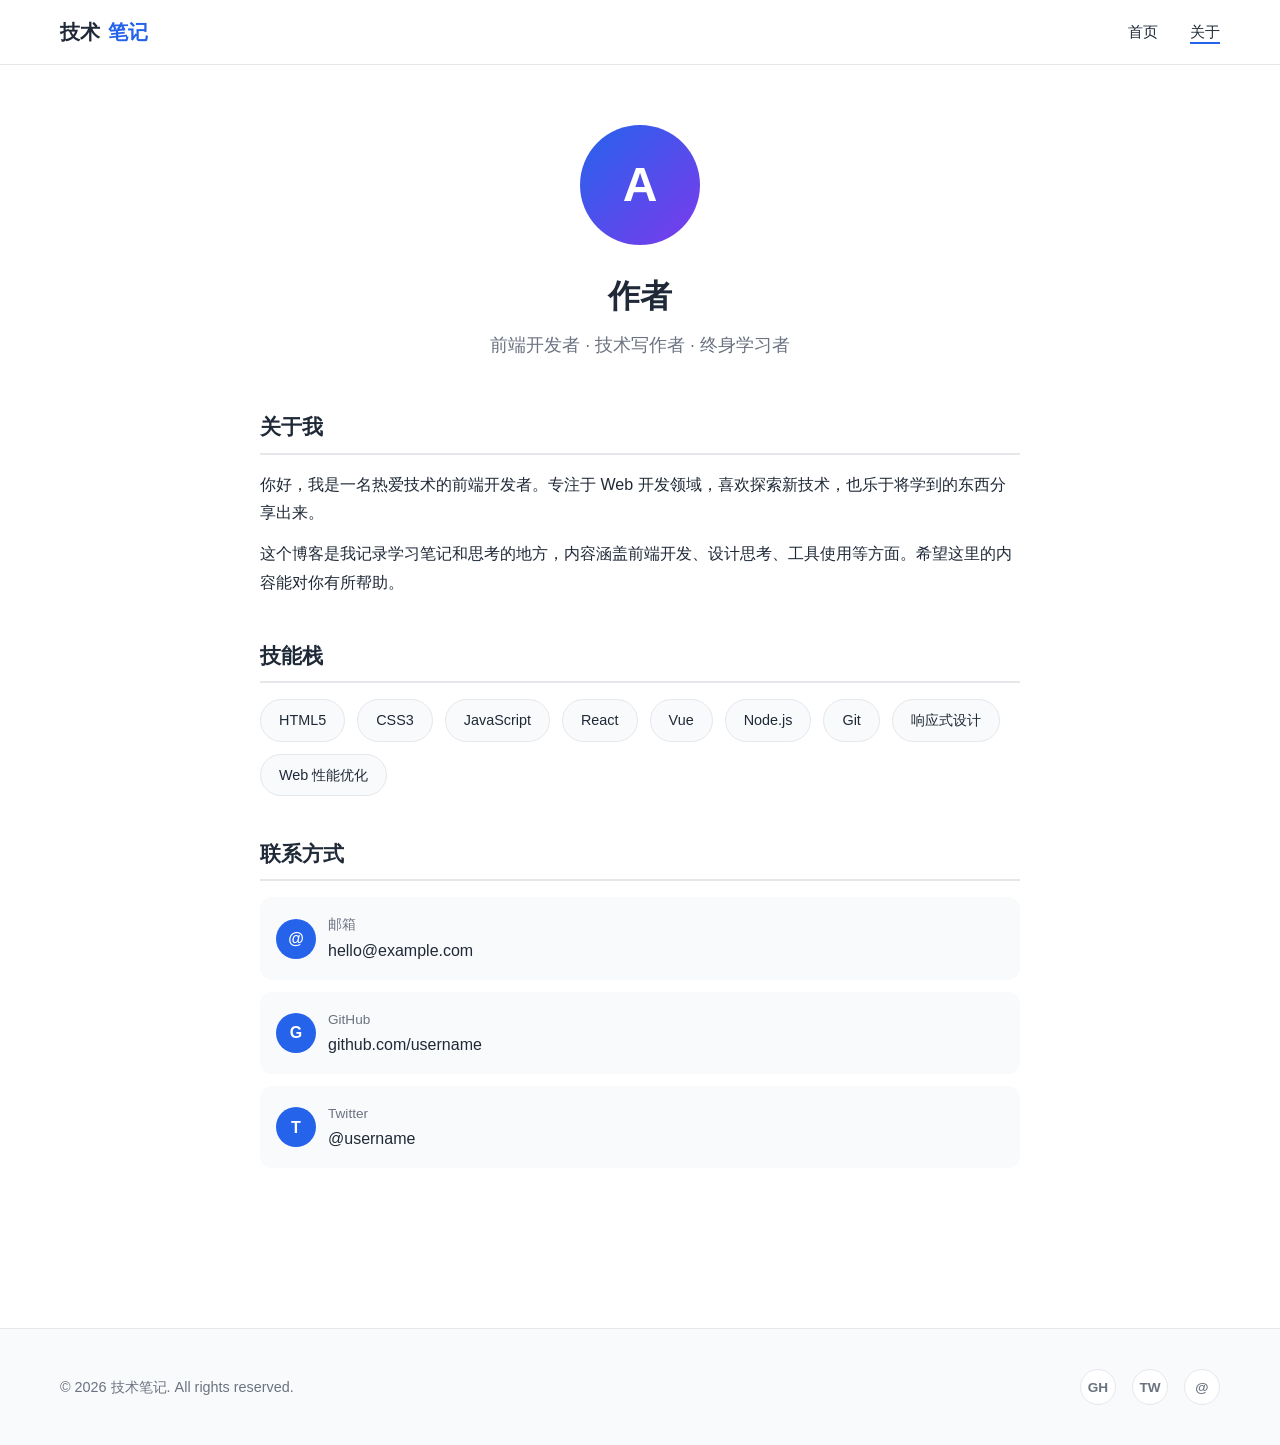
==== about.html @ 2897ea12 "Initial commit" ====
<!DOCTYPE html>
<html lang="zh-CN">
<head>
  <meta charset="UTF-8" />
  <meta name="viewport" content="width=device-width, initial-scale=1.0" />
  <meta name="description" content="关于作者 - 个人博客" />
  <title>关于 - 个人博客</title>
  <link rel="stylesheet" href="css/style.css" />
</head>
<body>
  <!-- 导航栏 -->
  <header class="header">
    <div class="container">
      <nav class="nav">
        <a href="index.html" class="nav__logo">技术<span>笔记</span></a>
        <ul class="nav__menu" id="nav-menu">
          <li><a href="index.html" class="nav__link">首页</a></li>
          <li><a href="about.html" class="nav__link active">关于</a></li>
        </ul>
        <button class="menu-toggle" id="menu-toggle" aria-label="菜单">
          <span></span>
          <span></span>
          <span></span>
        </button>
      </nav>
    </div>
  </header>

  <!-- 关于页内容 -->
  <main class="about-page">
    <div class="container">
      <div class="about">
        <!-- 头部信息 -->
        <div class="about__header">
          <div class="about__avatar">A</div>
          <h1 class="about__name">作者</h1>
          <p class="about__tagline">前端开发者 · 技术写作者 · 终身学习者</p>
        </div>

        <!-- 简介 -->
        <section class="about__section">
          <h2 class="about__section-title">关于我</h2>
          <p class="about__text">
            你好，我是一名热爱技术的前端开发者。专注于 Web 开发领域，喜欢探索新技术，也乐于将学到的东西分享出来。
          </p>
          <p class="about__text">
            这个博客是我记录学习笔记和思考的地方，内容涵盖前端开发、设计思考、工具使用等方面。希望这里的内容能对你有所帮助。
          </p>
        </section>

        <!-- 技能 -->
        <section class="about__section">
          <h2 class="about__section-title">技能栈</h2>
          <div class="skills">
            <span class="skill-tag">HTML5</span>
            <span class="skill-tag">CSS3</span>
            <span class="skill-tag">JavaScript</span>
            <span class="skill-tag">React</span>
            <span class="skill-tag">Vue</span>
            <span class="skill-tag">Node.js</span>
            <span class="skill-tag">Git</span>
            <span class="skill-tag">响应式设计</span>
            <span class="skill-tag">Web 性能优化</span>
          </div>
        </section>

        <!-- 联系方式 -->
        <section class="about__section">
          <h2 class="about__section-title">联系方式</h2>
          <div class="contact-list">
            <div class="contact-item">
              <div class="contact-item__icon">@</div>
              <div>
                <div class="contact-item__label">邮箱</div>
                <div class="contact-item__value">hello@example.com</div>
              </div>
            </div>
            <div class="contact-item">
              <div class="contact-item__icon">G</div>
              <div>
                <div class="contact-item__label">GitHub</div>
                <div class="contact-item__value">github.com/username</div>
              </div>
            </div>
            <div class="contact-item">
              <div class="contact-item__icon">T</div>
              <div>
                <div class="contact-item__label">Twitter</div>
                <div class="contact-item__value">@username</div>
              </div>
            </div>
          </div>
        </section>
      </div>
    </div>
  </main>

  <!-- 页脚 -->
  <footer class="footer">
    <div class="container">
      <div class="footer__content">
        <p class="footer__copyright">&copy; 2026 技术笔记. All rights reserved.</p>
        <div class="footer__social">
          <a href="#" title="GitHub">GH</a>
          <a href="#" title="Twitter">TW</a>
          <a href="#" title="Email">@</a>
        </div>
      </div>
    </div>
  </footer>

  <script src="js/main.js"></script>
</body>
</html>
---- css/style.css ----
/* ============================================
   个人博客 - 全局样式
   ============================================ */

/* CSS 变量定义 */
:root {
  --color-primary: #2563eb;
  --color-primary-dark: #1d4ed8;
  --color-text: #1f2937;
  --color-text-light: #6b7280;
  --color-bg: #ffffff;
  --color-bg-alt: #f9fafb;
  --color-border: #e5e7eb;
  --color-card-bg: #ffffff;
  --font-sans: -apple-system, BlinkMacSystemFont, "Segoe UI", Roboto, "Helvetica Neue", Arial, "Noto Sans SC", sans-serif;
  --font-mono: "SF Mono", Monaco, "Cascadia Code", "Roboto Mono", Consolas, monospace;
  --max-width: 1200px;
  --radius: 12px;
  --shadow-sm: 0 1px 2px rgba(0, 0, 0, 0.05);
  --shadow: 0 4px 6px -1px rgba(0, 0, 0, 0.08), 0 2px 4px -2px rgba(0, 0, 0, 0.05);
  --shadow-lg: 0 10px 15px -3px rgba(0, 0, 0, 0.1), 0 4px 6px -4px rgba(0, 0, 0, 0.05);
  --transition: all 0.3s ease;
}

/* 重置样式 */
*,
*::before,
*::after {
  margin: 0;
  padding: 0;
  box-sizing: border-box;
}

html {
  scroll-behavior: smooth;
  -webkit-text-size-adjust: 100%;
}

body {
  font-family: var(--font-sans);
  color: var(--color-text);
  background-color: var(--color-bg);
  line-height: 1.7;
  font-size: 16px;
  -webkit-font-smoothing: antialiased;
  -moz-osx-font-smoothing: grayscale;
}

a {
  color: var(--color-primary);
  text-decoration: none;
  transition: var(--transition);
}

a:hover {
  color: var(--color-primary-dark);
}

img {
  max-width: 100%;
  height: auto;
  display: block;
}

ul,
ol {
  list-style: none;
}

/* 容器 */
.container {
  max-width: var(--max-width);
  margin: 0 auto;
  padding: 0 20px;
}

/* ============================================
   导航栏
   ============================================ */
.header {
  position: sticky;
  top: 0;
  z-index: 100;
  background: rgba(255, 255, 255, 0.85);
  backdrop-filter: saturate(180%) blur(12px);
  -webkit-backdrop-filter: saturate(180%) blur(12px);
  border-bottom: 1px solid var(--color-border);
}

.nav {
  display: flex;
  align-items: center;
  justify-content: space-between;
  height: 64px;
}

.nav__logo {
  font-size: 1.25rem;
  font-weight: 700;
  color: var(--color-text);
  display: flex;
  align-items: center;
  gap: 8px;
}

.nav__logo span {
  color: var(--color-primary);
}

.nav__menu {
  display: flex;
  align-items: center;
  gap: 32px;
}

.nav__link {
  color: var(--color-text);
  font-weight: 500;
  font-size: 0.95rem;
  position: relative;
}

.nav__link::after {
  content: "";
  position: absolute;
  bottom: -4px;
  left: 0;
  width: 0;
  height: 2px;
  background: var(--color-primary);
  transition: var(--transition);
}

.nav__link:hover::after,
.nav__link.active::after {
  width: 100%;
}

.nav__link:hover {
  color: var(--color-primary);
}

/* 汉堡菜单按钮 */
.menu-toggle {
  display: none;
  flex-direction: column;
  justify-content: space-around;
  width: 28px;
  height: 28px;
  background: transparent;
  border: none;
  cursor: pointer;
  padding: 0;
}

.menu-toggle span {
  width: 100%;
  height: 2px;
  background: var(--color-text);
  border-radius: 2px;
  transition: var(--transition);
  transform-origin: center;
}

.menu-toggle.active span:nth-child(1) {
  transform: translateY(10px) rotate(45deg);
}

.menu-toggle.active span:nth-child(2) {
  opacity: 0;
}

.menu-toggle.active span:nth-child(3) {
  transform: translateY(-10px) rotate(-45deg);
}

/* ============================================
   Hero 区域
   ============================================ */
.hero {
  text-align: center;
  padding: 80px 20px 60px;
  background: linear-gradient(180deg, var(--color-bg-alt) 0%, var(--color-bg) 100%);
}

.hero__title {
  font-size: clamp(2rem, 5vw, 3rem);
  font-weight: 800;
  letter-spacing: -0.02em;
  margin-bottom: 16px;
  background: linear-gradient(135deg, var(--color-text) 0%, var(--color-primary) 100%);
  -webkit-background-clip: text;
  background-clip: text;
  -webkit-text-fill-color: transparent;
}

.hero__subtitle {
  font-size: clamp(1rem, 2vw, 1.2rem);
  color: var(--color-text-light);
  max-width: 600px;
  margin: 0 auto;
}

/* ============================================
   搜索栏
   ============================================ */
.search-bar {
  position: relative;
  max-width: 560px;
  margin: -20px auto 0;
  padding: 0 20px;
}

.search-bar__input {
  width: 100%;
  padding: 14px 48px 14px 20px;
  border: 2px solid var(--color-border);
  border-radius: 999px;
  font-size: 1rem;
  font-family: inherit;
  color: var(--color-text);
  background: var(--color-bg);
  outline: none;
  transition: var(--transition);
}

.search-bar__input::placeholder {
  color: #9ca3af;
}

.search-bar__input:focus {
  border-color: var(--color-primary);
  box-shadow: 0 0 0 4px rgba(37, 99, 235, 0.1);
}

.search-bar__clear {
  position: absolute;
  right: 36px;
  top: 50%;
  transform: translateY(-50%);
  width: 28px;
  height: 28px;
  border: none;
  background: var(--color-bg-alt);
  color: var(--color-text-light);
  border-radius: 50%;
  font-size: 1.1rem;
  cursor: pointer;
  display: flex;
  align-items: center;
  justify-content: center;
  transition: var(--transition);
  line-height: 1;
}

.search-bar__clear:hover {
  background: var(--color-primary);
  color: #fff;
}

/* 搜索高亮 */
mark {
  background: rgba(37, 99, 235, 0.15);
  color: var(--color-primary);
  padding: 1px 3px;
  border-radius: 3px;
}

/* 搜索无结果 */
.no-results {
  grid-column: 1 / -1;
  text-align: center;
  padding: 60px 20px;
}

.no-results__icon {
  font-size: 3rem;
  margin-bottom: 16px;
}

.no-results__text {
  font-size: 1.2rem;
  font-weight: 600;
  color: var(--color-text);
  margin-bottom: 8px;
}

.no-results__hint {
  font-size: 0.95rem;
  color: var(--color-text-light);
}

/* ============================================
   分类导航
   ============================================ */
.category-nav {
  display: flex;
  flex-wrap: wrap;
  gap: 12px;
  justify-content: center;
  padding: 32px 0;
}

.category-btn {
  padding: 8px 20px;
  border: 1px solid var(--color-border);
  background: var(--color-bg);
  color: var(--color-text);
  border-radius: 999px;
  font-size: 0.9rem;
  cursor: pointer;
  transition: var(--transition);
  font-family: inherit;
}

.category-btn:hover {
  border-color: var(--color-primary);
  color: var(--color-primary);
}

.category-btn.active {
  background: var(--color-primary);
  border-color: var(--color-primary);
  color: #fff;
}

/* ============================================
   文章列表
   ============================================ */
.posts-section {
  padding: 20px 0 60px;
}

.section-title {
  font-size: 1.75rem;
  font-weight: 700;
  margin-bottom: 32px;
  text-align: center;
}

.posts-grid {
  display: grid;
  grid-template-columns: repeat(3, 1fr);
  gap: 28px;
}

/* 文章卡片 */
.post-card {
  background: var(--color-card-bg);
  border: 1px solid var(--color-border);
  border-radius: var(--radius);
  overflow: hidden;
  transition: var(--transition);
  display: flex;
  flex-direction: column;
}

.post-card:hover {
  transform: translateY(-4px);
  box-shadow: var(--shadow-lg);
  border-color: transparent;
}

.post-card__body {
  padding: 24px;
  display: flex;
  flex-direction: column;
  flex: 1;
}

.post-card__category {
  display: inline-block;
  font-size: 0.8rem;
  font-weight: 600;
  color: var(--color-primary);
  background: rgba(37, 99, 235, 0.08);
  padding: 4px 12px;
  border-radius: 999px;
  margin-bottom: 12px;
  align-self: flex-start;
}

.post-card__title {
  font-size: 1.2rem;
  font-weight: 700;
  line-height: 1.4;
  margin-bottom: 12px;
}

.post-card__title a {
  color: var(--color-text);
}

.post-card__title a:hover {
  color: var(--color-primary);
}

.post-card__excerpt {
  color: var(--color-text-light);
  font-size: 0.95rem;
  line-height: 1.6;
  margin-bottom: 16px;
  flex: 1;
}

.post-card__meta {
  display: flex;
  align-items: center;
  gap: 8px;
  font-size: 0.85rem;
  color: var(--color-text-light);
}

.post-card__dot {
  color: var(--color-border);
}

/* ============================================
   文章详情页
   ============================================ */
.post-page {
  padding: 60px 0;
}

.post-content {
  max-width: 760px;
  margin: 0 auto;
}

.btn-back {
  display: inline-block;
  color: var(--color-text-light);
  font-size: 0.9rem;
  margin-bottom: 32px;
  transition: var(--transition);
}

.btn-back:hover {
  color: var(--color-primary);
}

.post-content__header {
  margin-bottom: 40px;
  padding-bottom: 24px;
  border-bottom: 1px solid var(--color-border);
}

.post-content__category {
  display: inline-block;
  font-size: 0.85rem;
  font-weight: 600;
  color: var(--color-primary);
  background: rgba(37, 99, 235, 0.08);
  padding: 4px 14px;
  border-radius: 999px;
  margin-bottom: 16px;
}

.post-content__title {
  font-size: clamp(1.8rem, 4vw, 2.5rem);
  font-weight: 800;
  line-height: 1.3;
  margin-bottom: 16px;
  letter-spacing: -0.01em;
}

.post-content__meta {
  display: flex;
  align-items: center;
  flex-wrap: wrap;
  gap: 8px;
  font-size: 0.9rem;
  color: var(--color-text-light);
}

.post-content__meta .dot {
  color: var(--color-border);
}

.post-content__body {
  font-size: 1.05rem;
  line-height: 1.8;
  color: var(--color-text);
}

.post-content__body h2 {
  font-size: 1.5rem;
  font-weight: 700;
  margin: 32px 0 16px;
}

.post-content__body p {
  margin-bottom: 20px;
}

.post-content__body code {
  font-family: var(--font-mono);
  background: var(--color-bg-alt);
  padding: 2px 8px;
  border-radius: 4px;
  font-size: 0.9em;
  color: var(--color-primary);
}

/* 未找到页面 */
.not-found {
  text-align: center;
  padding: 80px 20px;
}

.not-found h2 {
  font-size: 1.8rem;
  margin-bottom: 12px;
}

.not-found p {
  color: var(--color-text-light);
  margin-bottom: 24px;
}

/* ============================================
   关于页
   ============================================ */
.about-page {
  padding: 60px 0;
}

.about {
  max-width: 760px;
  margin: 0 auto;
}

.about__header {
  text-align: center;
  margin-bottom: 48px;
}

.about__avatar {
  width: 120px;
  height: 120px;
  border-radius: 50%;
  background: linear-gradient(135deg, var(--color-primary) 0%, #7c3aed 100%);
  margin: 0 auto 24px;
  display: flex;
  align-items: center;
  justify-content: center;
  font-size: 3rem;
  color: #fff;
  font-weight: 700;
}

.about__name {
  font-size: 2rem;
  font-weight: 800;
  margin-bottom: 8px;
}

.about__tagline {
  color: var(--color-text-light);
  font-size: 1.1rem;
}

.about__section {
  margin-bottom: 40px;
}

.about__section-title {
  font-size: 1.3rem;
  font-weight: 700;
  margin-bottom: 16px;
  padding-bottom: 8px;
  border-bottom: 2px solid var(--color-border);
}

.about__text {
  color: var(--color-text);
  line-height: 1.8;
  margin-bottom: 12px;
}

.skills {
  display: flex;
  flex-wrap: wrap;
  gap: 12px;
}

.skill-tag {
  padding: 8px 18px;
  background: var(--color-bg-alt);
  border: 1px solid var(--color-border);
  border-radius: 999px;
  font-size: 0.9rem;
  font-weight: 500;
  color: var(--color-text);
  transition: var(--transition);
}

.skill-tag:hover {
  border-color: var(--color-primary);
  color: var(--color-primary);
  transform: translateY(-2px);
}

.contact-list {
  display: flex;
  flex-direction: column;
  gap: 12px;
}

.contact-item {
  display: flex;
  align-items: center;
  gap: 12px;
  padding: 16px;
  background: var(--color-bg-alt);
  border-radius: var(--radius);
  transition: var(--transition);
}

.contact-item:hover {
  background: rgba(37, 99, 235, 0.05);
}

.contact-item__icon {
  width: 40px;
  height: 40px;
  border-radius: 50%;
  background: var(--color-primary);
  color: #fff;
  display: flex;
  align-items: center;
  justify-content: center;
  font-weight: 700;
  flex-shrink: 0;
}

.contact-item__label {
  font-size: 0.85rem;
  color: var(--color-text-light);
}

.contact-item__value {
  font-weight: 500;
  color: var(--color-text);
}

/* ============================================
   页脚
   ============================================ */
.footer {
  background: var(--color-bg-alt);
  border-top: 1px solid var(--color-border);
  padding: 40px 0;
  margin-top: 60px;
}

.footer__content {
  display: flex;
  justify-content: space-between;
  align-items: center;
  flex-wrap: wrap;
  gap: 16px;
}

.footer__copyright {
  color: var(--color-text-light);
  font-size: 0.9rem;
}

.footer__social {
  display: flex;
  gap: 16px;
}

.footer__social a {
  width: 36px;
  height: 36px;
  border-radius: 50%;
  background: var(--color-bg);
  border: 1px solid var(--color-border);
  display: flex;
  align-items: center;
  justify-content: center;
  color: var(--color-text-light);
  font-size: 0.85rem;
  font-weight: 600;
  transition: var(--transition);
}

.footer__social a:hover {
  background: var(--color-primary);
  border-color: var(--color-primary);
  color: #fff;
  transform: translateY(-2px);
}

/* ============================================
   响应式设计
   ============================================ */

/* 平板（<= 1024px） */
@media (max-width: 1024px) {
  .posts-grid {
    grid-template-columns: repeat(2, 1fr);
  }
}

/* 移动端（<= 768px） */
@media (max-width: 768px) {
  .container {
    padding: 0 16px;
  }

  /* 导航栏 */
  .menu-toggle {
    display: flex;
  }

  .nav__menu {
    position: fixed;
    top: 64px;
    left: 0;
    right: 0;
    background: var(--color-bg);
    flex-direction: column;
    padding: 20px;
    gap: 16px;
    border-bottom: 1px solid var(--color-border);
    transform: translateY(-100%);
    opacity: 0;
    visibility: hidden;
    transition: var(--transition);
  }

  .nav__menu.active {
    transform: translateY(0);
    opacity: 1;
    visibility: visible;
  }

  .nav__link {
    width: 100%;
    padding: 8px 0;
  }

  /* Hero */
  .hero {
    padding: 48px 20px 40px;
  }

  /* 文章列表 */
  .posts-grid {
    grid-template-columns: 1fr;
    gap: 20px;
  }

  .post-card__body {
    padding: 20px;
  }

  /* 文章详情 */
  .post-page,
  .about-page {
    padding: 32px 0;
  }

  .post-content__title {
    font-size: 1.6rem;
  }

  /* 关于页 */
  .about__avatar {
    width: 96px;
    height: 96px;
    font-size: 2.4rem;
  }

  .about__name {
    font-size: 1.6rem;
  }

  /* 页脚 */
  .footer__content {
    flex-direction: column;
    text-align: center;
  }
}

/* 小屏移动端（<= 480px） */
@media (max-width: 480px) {
  .hero__title {
    font-size: 1.75rem;
  }

  .category-btn {
    padding: 6px 16px;
    font-size: 0.85rem;
  }

  .post-content__body {
    font-size: 1rem;
  }

  .post-content__body h2 {
    font-size: 1.3rem;
  }
}
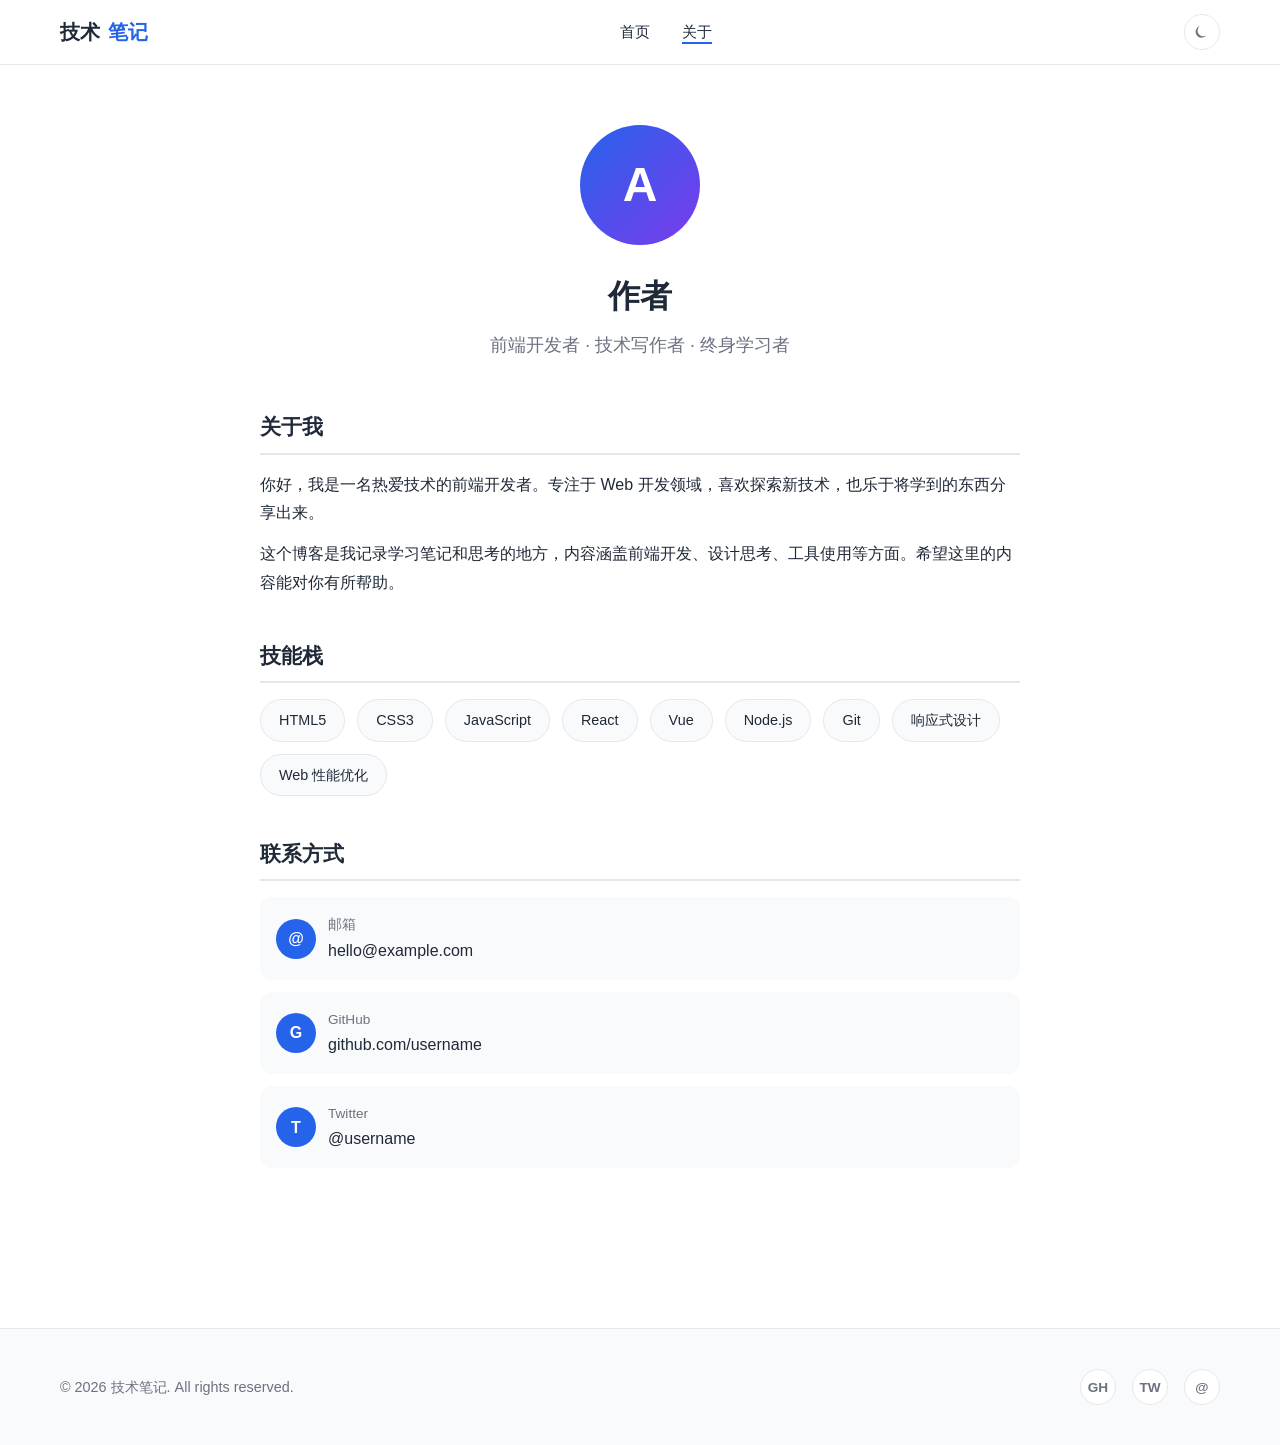
==== commit ac584c3b: "feat: 暗黑模式 + SEO优化 + 上一篇/下一篇导航 - 暗黑模式：CSS变量覆盖 + 导航栏切换按钮(太阳/月亮图标) + localStorage记忆 + 跟随系统偏好 - SEO：首页/" ====
--- a/about.html
+++ b/about.html
@@ -3,8 +3,12 @@
 <head>
   <meta charset="UTF-8" />
   <meta name="viewport" content="width=device-width, initial-scale=1.0" />
-  <meta name="description" content="关于作者 - 个人博客" />
-  <title>关于 - 个人博客</title>
+  <meta name="description" content="关于技术笔记博客的作者 — 分享建站实战、量化投资、海外营销与副业创业的经验心得" />
+  <meta property="og:title" content="关于 — 技术笔记" />
+  <meta property="og:description" content="关于技术笔记博客的作者" />
+  <meta property="og:type" content="website" />
+  <meta property="og:url" content="https://fuqiupu.vercel.app/about.html" />
+  <title>关于 — 技术笔记</title>
   <link rel="stylesheet" href="css/style.css" />
 </head>
 <body>
@@ -17,6 +21,18 @@
           <li><a href="index.html" class="nav__link">首页</a></li>
           <li><a href="about.html" class="nav__link active">关于</a></li>
         </ul>
+        <button class="theme-toggle" id="theme-toggle" aria-label="切换深色模式" title="切换深色/亮色模式">
+          <svg class="theme-toggle__icon-sun" width="16" height="16" viewBox="0 0 16 16" fill="none" stroke="currentColor" stroke-width="1.6" stroke-linecap="round">
+            <circle cx="8" cy="8" r="3"/>
+            <line x1="8" y1="1.5" x2="8" y2="3.5"/>
+            <line x1="8" y1="12.5" x2="8" y2="14.5"/>
+            <line x1="1.5" y1="8" x2="3.5" y2="8"/>
+            <line x1="12.5" y1="8" x2="14.5" y2="8"/>
+          </svg>
+          <svg class="theme-toggle__icon-moon" width="16" height="16" viewBox="0 0 16 16" fill="currentColor">
+            <path d="M6 2a6 6 0 1 0 6.5 9.3A5 5 0 0 1 6 2z"/>
+          </svg>
+        </button>
         <button class="menu-toggle" id="menu-toggle" aria-label="菜单">
           <span></span>
           <span></span>
--- a/css/style.css
+++ b/css/style.css
@@ -22,6 +22,47 @@
   --transition: all 0.3s ease;
 }
 
+/* 暗黑模式 */
+[data-theme="dark"] {
+  --color-primary: #3b82f6;
+  --color-primary-dark: #60a5fa;
+  --color-text: #e5e7eb;
+  --color-text-light: #9ca3af;
+  --color-bg: #111827;
+  --color-bg-alt: #1f2937;
+  --color-border: #374151;
+  --color-card-bg: #1f2937;
+  --shadow-sm: 0 1px 2px rgba(0, 0, 0, 0.3);
+  --shadow: 0 4px 6px -1px rgba(0, 0, 0, 0.4), 0 2px 4px -2px rgba(0, 0, 0, 0.3);
+  --shadow-lg: 0 10px 15px -3px rgba(0, 0, 0, 0.5), 0 4px 6px -4px rgba(0, 0, 0, 0.3);
+}
+
+/* 暗黑模式下需要特殊处理的硬编码颜色 */
+[data-theme="dark"] .header {
+  background: rgba(17, 24, 39, 0.85);
+}
+
+[data-theme="dark"] .search-bar__input:focus {
+  box-shadow: 0 0 0 4px rgba(59, 130, 246, 0.2);
+}
+
+[data-theme="dark"] .post-card__category,
+[data-theme="dark"] .post-content__category {
+  background: rgba(59, 130, 246, 0.15);
+}
+
+[data-theme="dark"] mark {
+  background: rgba(59, 130, 246, 0.25);
+}
+
+[data-theme="dark"] .contact-item:hover {
+  background: rgba(59, 130, 246, 0.1);
+}
+
+[data-theme="dark"] .toc-sidebar__item a:hover {
+  background: rgba(59, 130, 246, 0.08);
+}
+
 /* 重置样式 */
 *,
 *::before,
@@ -140,6 +181,33 @@
   color: var(--color-primary);
 }
 
+/* 主题切换按钮 */
+.theme-toggle {
+  background: none;
+  border: 1px solid var(--color-border);
+  border-radius: 999px;
+  width: 36px;
+  height: 36px;
+  display: flex;
+  align-items: center;
+  justify-content: center;
+  cursor: pointer;
+  color: var(--color-text-light);
+  transition: var(--transition);
+  flex-shrink: 0;
+}
+
+.theme-toggle:hover {
+  border-color: var(--color-primary);
+  color: var(--color-primary);
+}
+
+/* 亮色模式显示月亮，暗色模式显示太阳 */
+.theme-toggle__icon-sun { display: none; }
+.theme-toggle__icon-moon { display: block; }
+[data-theme="dark"] .theme-toggle__icon-sun { display: block; }
+[data-theme="dark"] .theme-toggle__icon-moon { display: none; }
+
 /* 汉堡菜单按钮 */
 .menu-toggle {
   display: none;
@@ -370,14 +438,22 @@
 
 .post-card__category {
   display: inline-block;
-  font-size: 0.8rem;
+  font-size: 0.78rem;
   font-weight: 600;
   color: var(--color-primary);
   background: rgba(37, 99, 235, 0.08);
-  padding: 4px 12px;
+  padding: 3px 10px;
   border-radius: 999px;
-  margin-bottom: 12px;
-  align-self: flex-start;
+  margin-right: 6px;
+  margin-bottom: 10px;
+  white-space: nowrap;
+}
+
+.post-card__categories {
+  display: flex;
+  flex-wrap: wrap;
+  gap: 4px;
+  margin-bottom: 4px;
 }
 
 .post-card__title {
@@ -422,6 +498,194 @@
   padding: 60px 0;
 }
 
+/* 文章页双栏布局 */
+.post-layout {
+  display: flex;
+  gap: 52px;
+  align-items: flex-start;
+}
+
+.post-layout__main {
+  flex: 1;
+  min-width: 0;
+}
+
+/* ====== 目录侧栏 (桌面端) ====== */
+.toc-sidebar {
+  position: sticky;
+  top: 88px;
+  width: 200px;
+  flex-shrink: 0;
+  max-height: calc(100vh - 120px);
+  overflow-y: auto;
+  font-size: 0.88rem;
+  /* 隐藏移动端 */
+  display: block;
+}
+
+.toc-sidebar__header {
+  display: flex;
+  align-items: center;
+  gap: 8px;
+  font-size: 0.82rem;
+  font-weight: 700;
+  letter-spacing: 0.06em;
+  color: var(--color-text);
+  margin-bottom: 16px;
+  padding-bottom: 12px;
+  border-bottom: 2px solid var(--color-border);
+  text-transform: uppercase;
+}
+
+.toc-sidebar__icon {
+  flex-shrink: 0;
+  color: var(--color-primary);
+  margin-top: -1px;
+}
+
+.toc-sidebar__nav {
+  border-left: 2px solid var(--color-border);
+}
+
+.toc-sidebar__item {
+  list-style: none;
+}
+
+.toc-sidebar__item a {
+  display: block;
+  padding: 5px 0 5px 14px;
+  font-size: 0.85rem;
+  line-height: 1.55;
+  color: var(--color-text-light);
+  text-decoration: none;
+  border-left: 2px solid transparent;
+  margin-left: -2px;
+  border-radius: 0 4px 4px 0;
+  transition: all 0.2s ease;
+}
+
+.toc-sidebar__item a:hover {
+  color: var(--color-primary);
+}
+
+/* h3 子项缩进 */
+.toc-sidebar__item--h3 a {
+  padding-left: 28px;
+  font-size: 0.8rem;
+  color: #9ca3af;
+}
+
+/* 当前激活的目录项 */
+.toc-sidebar__item a.active {
+  color: var(--color-primary);
+  border-left-color: var(--color-primary);
+  font-weight: 600;
+}
+
+.toc-sidebar__item--h3 a.active {
+  color: var(--color-primary);
+}
+
+/* 空目录隐藏 */
+.toc-sidebar--empty {
+  display: none;
+}
+
+/* ====== 移动端折叠目录 ====== */
+.toc-mobile {
+  display: none;
+}
+
+@media (max-width: 860px) {
+  /* 隐藏桌面侧栏 */
+  .toc-sidebar {
+    display: none;
+  }
+
+  /* 显示移动端折叠目录 */
+  .toc-mobile {
+    display: block;
+    margin-bottom: 28px;
+    border: 1px solid var(--color-border);
+    border-radius: 10px;
+    background: var(--color-bg);
+  }
+
+  .toc-mobile__toggle {
+    display: flex;
+    align-items: center;
+    gap: 8px;
+    padding: 13px 16px;
+    font-size: 0.88rem;
+    font-weight: 600;
+    color: var(--color-text);
+    cursor: pointer;
+    user-select: none;
+    list-style: none;
+    letter-spacing: 0.04em;
+  }
+
+  .toc-mobile__toggle::-webkit-details-marker {
+    display: none;
+  }
+
+  .toc-mobile__toggle::after {
+    content: '';
+    width: 8px;
+    height: 8px;
+    border-right: 2px solid var(--color-text-light);
+    border-bottom: 2px solid var(--color-text-light);
+    transform: rotate(45deg);
+    margin-left: auto;
+    transition: transform 0.25s ease;
+  }
+
+  .toc-mobile[open] .toc-mobile__toggle::after {
+    transform: rotate(-135deg);
+  }
+
+  .toc-mobile__toggle svg {
+    flex-shrink: 0;
+    color: var(--color-primary);
+  }
+
+  .toc-mobile__nav {
+    padding: 0 16px 14px;
+    border-top: 1px solid var(--color-border);
+    padding-top: 10px;
+  }
+
+  .toc-mobile__item {
+    list-style: none;
+  }
+
+  .toc-mobile__item a {
+    display: block;
+    padding: 7px 0;
+    font-size: 0.88rem;
+    color: var(--color-text-light);
+    text-decoration: none;
+    transition: color 0.15s;
+    border-radius: 4px;
+  }
+
+  .toc-mobile__item a:hover {
+    color: var(--color-primary);
+  }
+
+  .toc-mobile__item--h3 a {
+    padding-left: 18px;
+    font-size: 0.82rem;
+  }
+
+  /* 移动端单栏布局 */
+  .post-layout {
+    flex-direction: column;
+    gap: 0;
+  }
+}
+
+/* ====== 文章正文 ====== */
 .post-content {
   max-width: 760px;
   margin: 0 auto;
@@ -447,13 +711,22 @@
 
 .post-content__category {
   display: inline-block;
-  font-size: 0.85rem;
+  font-size: 0.83rem;
   font-weight: 600;
   color: var(--color-primary);
   background: rgba(37, 99, 235, 0.08);
   padding: 4px 14px;
   border-radius: 999px;
-  margin-bottom: 16px;
+  margin-right: 6px;
+  margin-bottom: 8px;
+  white-space: nowrap;
+}
+
+.post-content__categories {
+  display: flex;
+  flex-wrap: wrap;
+  gap: 2px;
+  margin-bottom: 8px;
 }
 
 .post-content__title {
@@ -487,6 +760,14 @@
   font-size: 1.5rem;
   font-weight: 700;
   margin: 32px 0 16px;
+  scroll-margin-top: 100px;
+}
+
+.post-content__body h3 {
+  font-size: 1.15rem;
+  font-weight: 600;
+  margin: 24px 0 10px;
+  scroll-margin-top: 100px;
 }
 
 .post-content__body p {
@@ -500,6 +781,74 @@
   border-radius: 4px;
   font-size: 0.9em;
   color: var(--color-primary);
+}
+
+/* 上一篇 / 下一篇导航 */
+.post-nav {
+  display: grid;
+  grid-template-columns: 1fr 1fr;
+  gap: 20px;
+  margin-top: 56px;
+  padding-top: 32px;
+  border-top: 1px solid var(--color-border);
+}
+
+.post-nav__link {
+  display: flex;
+  flex-direction: column;
+  gap: 4px;
+  padding: 16px 20px;
+  border: 1px solid var(--color-border);
+  border-radius: 10px;
+  text-decoration: none;
+  transition: var(--transition);
+}
+
+.post-nav__link:hover {
+  border-color: var(--color-primary);
+  box-shadow: var(--shadow-sm);
+}
+
+.post-nav__link--next {
+  text-align: right;
+}
+
+.post-nav__link--empty {
+  visibility: hidden;
+}
+
+.post-nav__label {
+  font-size: 0.78rem;
+  color: var(--color-text-light);
+  letter-spacing: 0.03em;
+}
+
+.post-nav__title {
+  font-size: 0.9rem;
+  font-weight: 600;
+  color: var(--color-text);
+  line-height: 1.4;
+  display: -webkit-box;
+  -webkit-line-clamp: 2;
+  -webkit-box-orient: vertical;
+  overflow: hidden;
+}
+
+.post-nav__link:hover .post-nav__title {
+  color: var(--color-primary);
+}
+
+@media (max-width: 768px) {
+  .post-nav {
+    grid-template-columns: 1fr;
+    gap: 12px;
+    margin-top: 40px;
+    padding-top: 24px;
+  }
+
+  .post-nav__link--next {
+    text-align: left;
+  }
 }
 
 /* 未找到页面 */
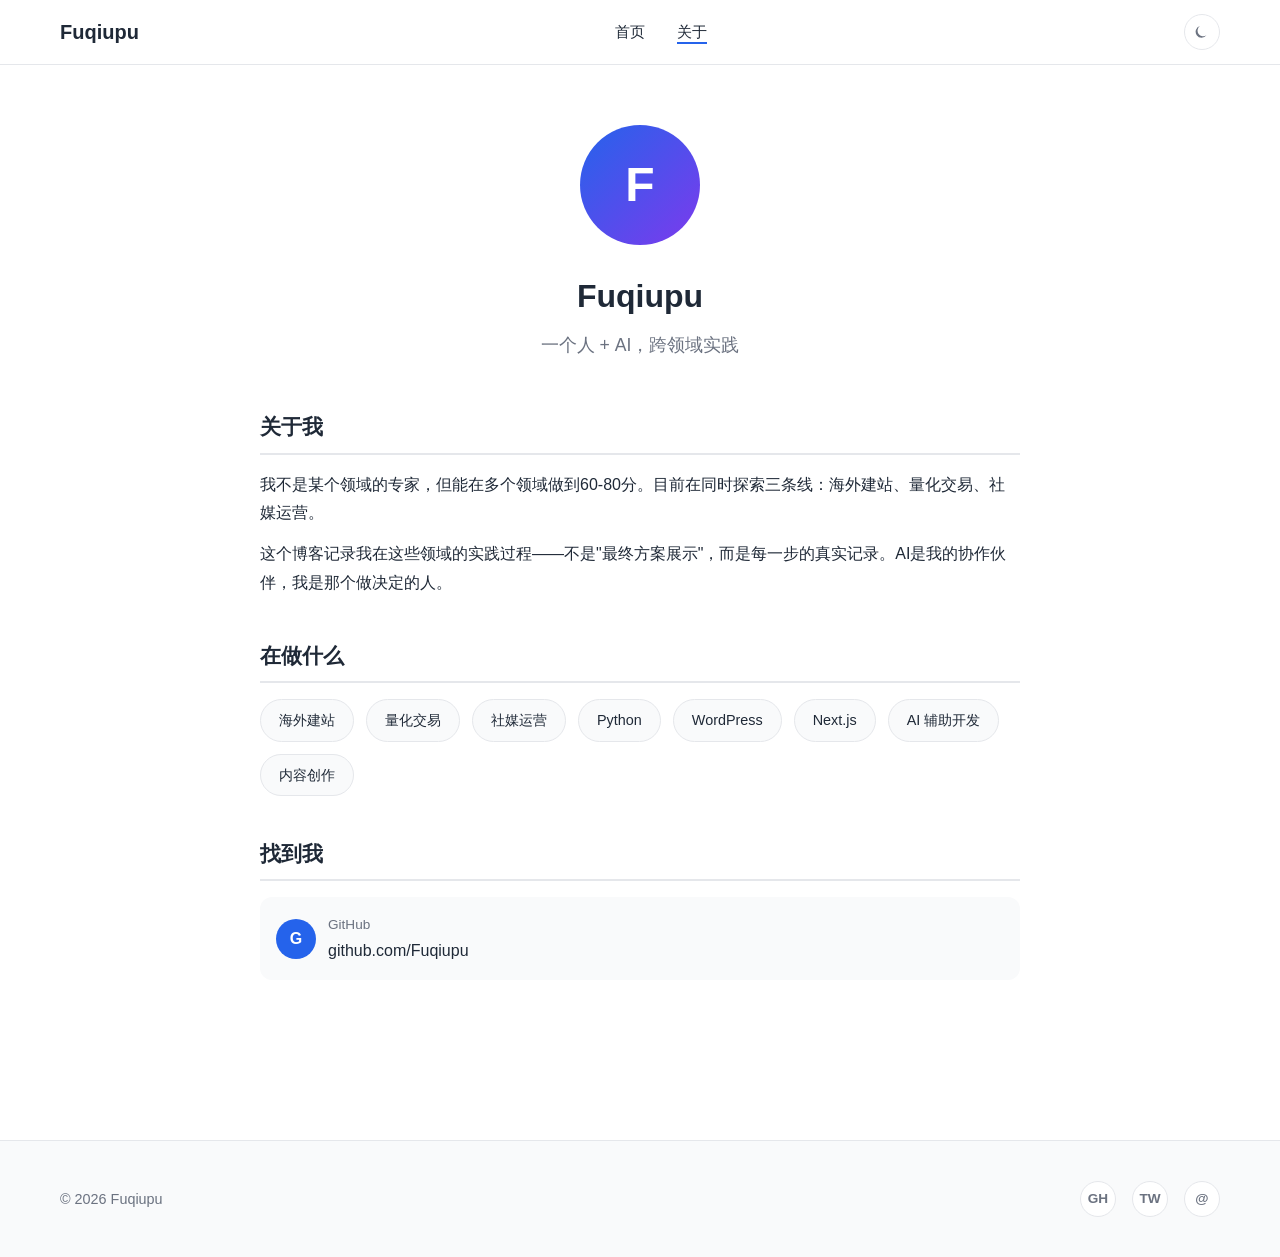
==== commit 0fd0870b: "refactor: 品牌重塑——博客名改为 Fuqiupu，删除默认示例文章，更新关于页 - 导航栏logo: 技术笔记 → Fuqiupu - 页面标题/SEO/版权全面更新 - Hero 改为具体" ====
--- a/about.html
+++ b/about.html
@@ -3,12 +3,12 @@
 <head>
   <meta charset="UTF-8" />
   <meta name="viewport" content="width=device-width, initial-scale=1.0" />
-  <meta name="description" content="关于技术笔记博客的作者 — 分享建站实战、量化投资、海外营销与副业创业的经验心得" />
-  <meta property="og:title" content="关于 — 技术笔记" />
-  <meta property="og:description" content="关于技术笔记博客的作者" />
+  <meta name="description" content="关于 Fuqiupu — 建站、量化、营销、副业，一个人+AI的实践者" />
+  <meta property="og:title" content="关于 — Fuqiupu" />
+  <meta property="og:description" content="一个人+AI，跨领域实践者" />
   <meta property="og:type" content="website" />
   <meta property="og:url" content="https://fuqiupu.vercel.app/about.html" />
-  <title>关于 — 技术笔记</title>
+  <title>关于 — Fuqiupu</title>
   <link rel="stylesheet" href="css/style.css" />
 </head>
 <body>
@@ -16,7 +16,7 @@
   <header class="header">
     <div class="container">
       <nav class="nav">
-        <a href="index.html" class="nav__logo">技术<span>笔记</span></a>
+        <a href="index.html" class="nav__logo">Fuqiupu</a>
         <ul class="nav__menu" id="nav-menu">
           <li><a href="index.html" class="nav__link">首页</a></li>
           <li><a href="about.html" class="nav__link active">关于</a></li>
@@ -48,61 +48,46 @@
       <div class="about">
         <!-- 头部信息 -->
         <div class="about__header">
-          <div class="about__avatar">A</div>
-          <h1 class="about__name">作者</h1>
-          <p class="about__tagline">前端开发者 · 技术写作者 · 终身学习者</p>
+          <div class="about__avatar">F</div>
+          <h1 class="about__name">Fuqiupu</h1>
+          <p class="about__tagline">一个人 + AI，跨领域实践</p>
         </div>
 
         <!-- 简介 -->
         <section class="about__section">
           <h2 class="about__section-title">关于我</h2>
           <p class="about__text">
-            你好，我是一名热爱技术的前端开发者。专注于 Web 开发领域，喜欢探索新技术，也乐于将学到的东西分享出来。
+            我不是某个领域的专家，但能在多个领域做到60-80分。目前在同时探索三条线：海外建站、量化交易、社媒运营。
           </p>
           <p class="about__text">
-            这个博客是我记录学习笔记和思考的地方，内容涵盖前端开发、设计思考、工具使用等方面。希望这里的内容能对你有所帮助。
+            这个博客记录我在这些领域的实践过程——不是"最终方案展示"，而是每一步的真实记录。AI是我的协作伙伴，我是那个做决定的人。
           </p>
         </section>
 
         <!-- 技能 -->
         <section class="about__section">
-          <h2 class="about__section-title">技能栈</h2>
+          <h2 class="about__section-title">在做什么</h2>
           <div class="skills">
-            <span class="skill-tag">HTML5</span>
-            <span class="skill-tag">CSS3</span>
-            <span class="skill-tag">JavaScript</span>
-            <span class="skill-tag">React</span>
-            <span class="skill-tag">Vue</span>
-            <span class="skill-tag">Node.js</span>
-            <span class="skill-tag">Git</span>
-            <span class="skill-tag">响应式设计</span>
-            <span class="skill-tag">Web 性能优化</span>
+            <span class="skill-tag">海外建站</span>
+            <span class="skill-tag">量化交易</span>
+            <span class="skill-tag">社媒运营</span>
+            <span class="skill-tag">Python</span>
+            <span class="skill-tag">WordPress</span>
+            <span class="skill-tag">Next.js</span>
+            <span class="skill-tag">AI 辅助开发</span>
+            <span class="skill-tag">内容创作</span>
           </div>
         </section>
 
         <!-- 联系方式 -->
         <section class="about__section">
-          <h2 class="about__section-title">联系方式</h2>
+          <h2 class="about__section-title">找到我</h2>
           <div class="contact-list">
-            <div class="contact-item">
-              <div class="contact-item__icon">@</div>
-              <div>
-                <div class="contact-item__label">邮箱</div>
-                <div class="contact-item__value">hello@example.com</div>
-              </div>
-            </div>
             <div class="contact-item">
               <div class="contact-item__icon">G</div>
               <div>
                 <div class="contact-item__label">GitHub</div>
-                <div class="contact-item__value">github.com/username</div>
-              </div>
-            </div>
-            <div class="contact-item">
-              <div class="contact-item__icon">T</div>
-              <div>
-                <div class="contact-item__label">Twitter</div>
-                <div class="contact-item__value">@username</div>
+                <div class="contact-item__value">github.com/Fuqiupu</div>
               </div>
             </div>
           </div>
@@ -115,7 +100,7 @@
   <footer class="footer">
     <div class="container">
       <div class="footer__content">
-        <p class="footer__copyright">&copy; 2026 技术笔记. All rights reserved.</p>
+        <p class="footer__copyright">&copy; 2026 Fuqiupu</p>
         <div class="footer__social">
           <a href="#" title="GitHub">GH</a>
           <a href="#" title="Twitter">TW</a>
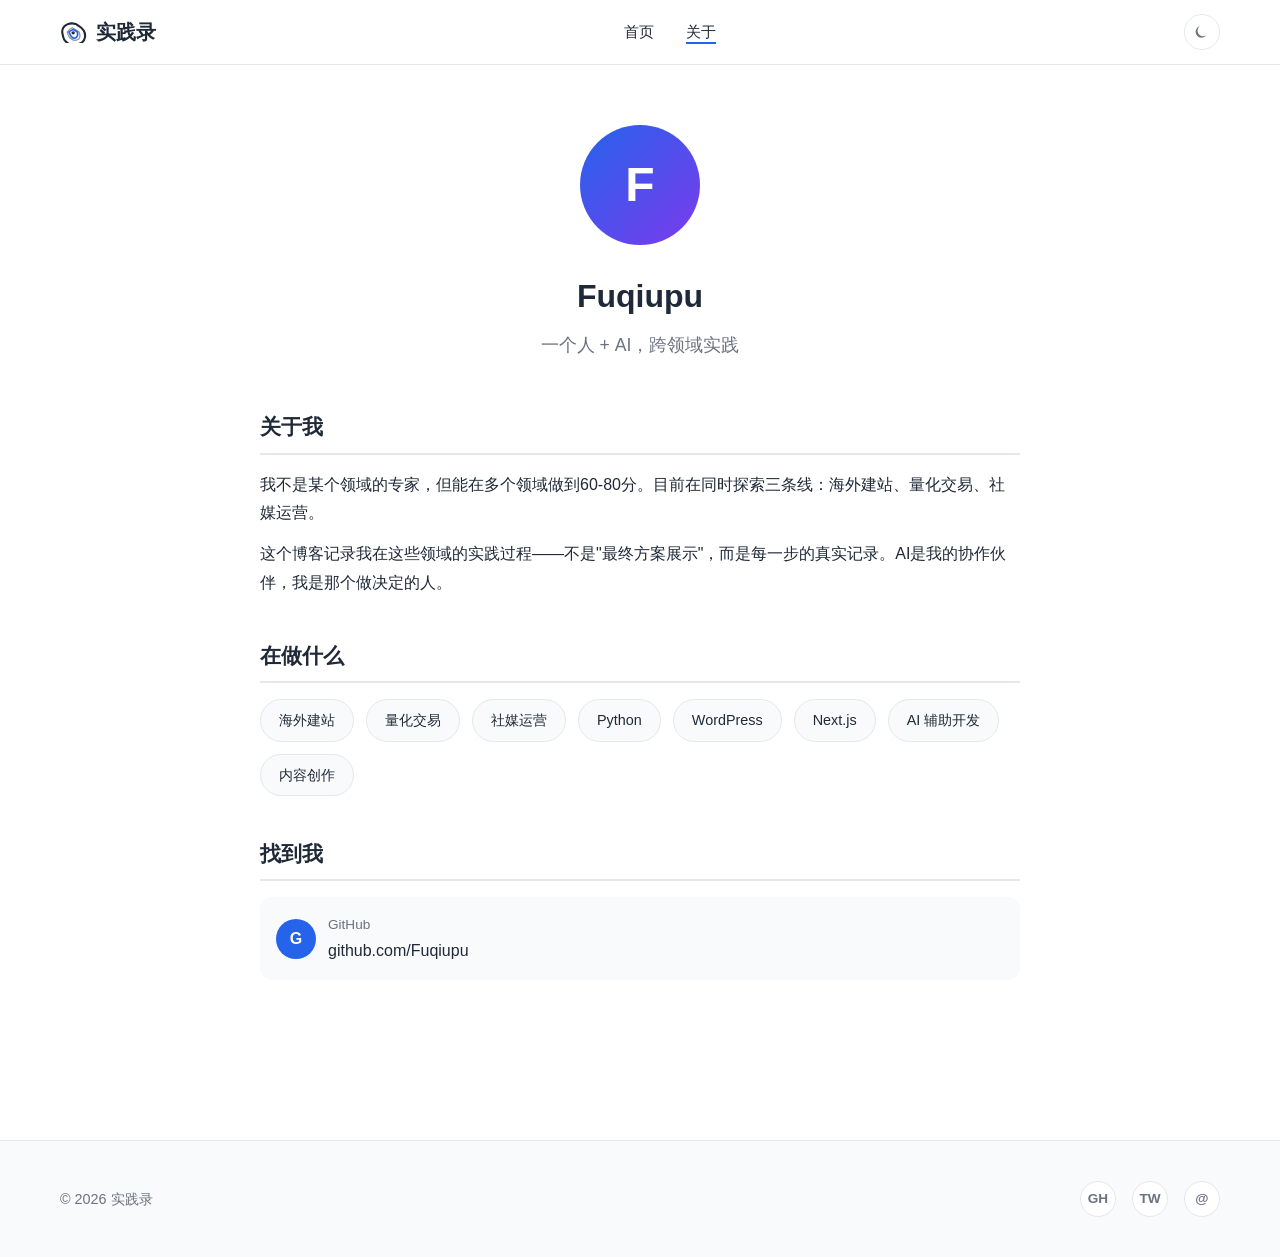
==== commit 72c19ea3: "feat: 品牌重塑——「实践录」年轮Logo + R1树轮图案 - 导航栏Logo: 手工SVG年轮图标 + 「实践录」文字 - 年轮隐喻：树皮外框=博客框架，9圈年轮=迭代积累，中心点=自己 - " ====
--- a/about.html
+++ b/about.html
@@ -3,12 +3,12 @@
 <head>
   <meta charset="UTF-8" />
   <meta name="viewport" content="width=device-width, initial-scale=1.0" />
-  <meta name="description" content="关于 Fuqiupu — 建站、量化、营销、副业，一个人+AI的实践者" />
-  <meta property="og:title" content="关于 — Fuqiupu" />
+  <meta name="description" content="关于实践录 — 建站、量化、营销、副业，一个人+AI的实践者" />
+  <meta property="og:title" content="关于 — 实践录" />
   <meta property="og:description" content="一个人+AI，跨领域实践者" />
   <meta property="og:type" content="website" />
   <meta property="og:url" content="https://fuqiupu.vercel.app/about.html" />
-  <title>关于 — Fuqiupu</title>
+  <title>关于 — 实践录</title>
   <link rel="stylesheet" href="css/style.css" />
 </head>
 <body>
@@ -16,7 +16,15 @@
   <header class="header">
     <div class="container">
       <nav class="nav">
-        <a href="index.html" class="nav__logo">Fuqiupu</a>
+        <a href="index.html" class="nav__logo">
+          <svg viewBox="0 0 32 26" width="28" height="22" fill="none" aria-hidden="true">
+            <path d="M2 13 Q2 7 8 4 Q16 1 22 6 Q30 11 29 19 Q28 25 22 27 Q16 30 10 27 Q4 24 3 18 Z" fill="none" stroke="currentColor" stroke-width="2.5" stroke-linecap="round"/>
+            <path d="M8 13 Q10 10 14 8 Q18 10 22 13 Q24 18 22 21 Q18 24 14 22 Q10 20 9 16 Z" fill="none" stroke="currentColor" stroke-width="1.5" stroke-linecap="round" opacity="0.5"/>
+            <path class="nav__logo-accent" d="M10 13 Q12 11 15 10 Q17 11 20 13 Q21 17 19 19 Q17 21 15 20 Q12 18 11 15 Z" fill="none" stroke="#2563eb" stroke-width="2" stroke-linecap="round"/>
+            <circle cx="15" cy="14" r="2" fill="currentColor"/>
+          </svg>
+          实践录
+        </a>
         <ul class="nav__menu" id="nav-menu">
           <li><a href="index.html" class="nav__link">首页</a></li>
           <li><a href="about.html" class="nav__link active">关于</a></li>
@@ -100,7 +108,7 @@
   <footer class="footer">
     <div class="container">
       <div class="footer__content">
-        <p class="footer__copyright">&copy; 2026 Fuqiupu</p>
+        <p class="footer__copyright">&copy; 2026 实践录</p>
         <div class="footer__social">
           <a href="#" title="GitHub">GH</a>
           <a href="#" title="Twitter">TW</a>
--- a/css/style.css
+++ b/css/style.css
@@ -63,6 +63,10 @@
   background: rgba(59, 130, 246, 0.08);
 }
 
+[data-theme="dark"] .nav__logo-accent {
+  stroke: #3b82f6;
+}
+
 /* 重置样式 */
 *,
 *::before,
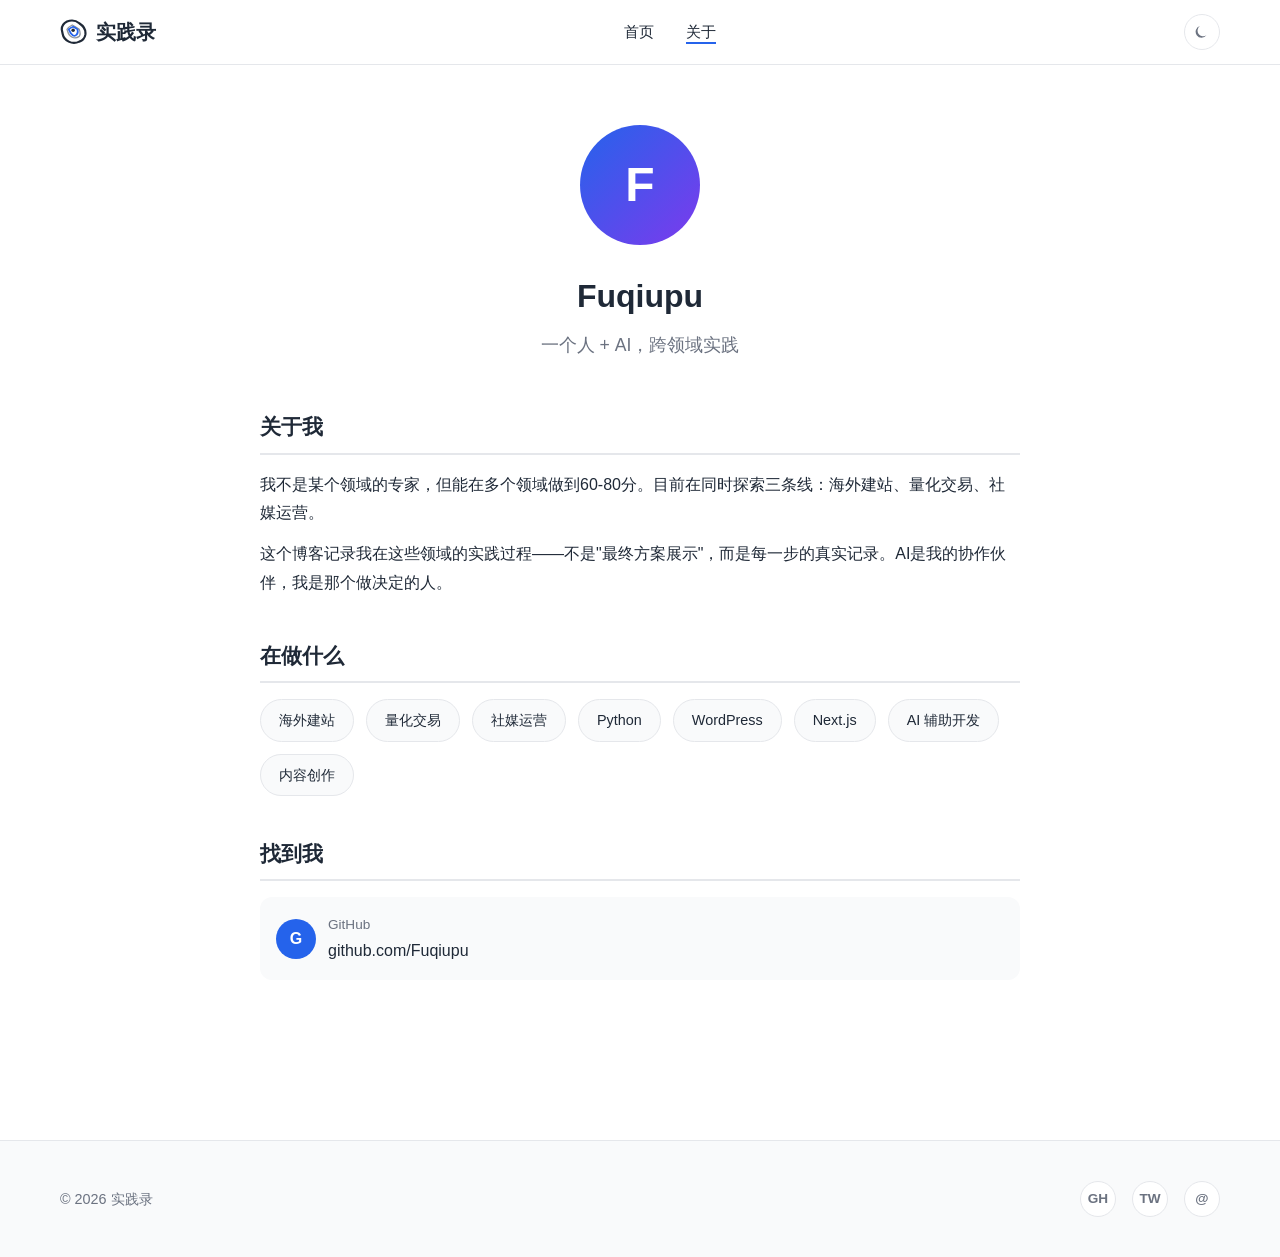
==== commit 9e1ae330: "fix: 年轮Logo底部被裁切——viewBox高度26→32" ====
--- a/about.html
+++ b/about.html
@@ -17,7 +17,7 @@
     <div class="container">
       <nav class="nav">
         <a href="index.html" class="nav__logo">
-          <svg viewBox="0 0 32 26" width="28" height="22" fill="none" aria-hidden="true">
+          <svg viewBox="0 0 32 32" width="28" height="28" fill="none" aria-hidden="true">
             <path d="M2 13 Q2 7 8 4 Q16 1 22 6 Q30 11 29 19 Q28 25 22 27 Q16 30 10 27 Q4 24 3 18 Z" fill="none" stroke="currentColor" stroke-width="2.5" stroke-linecap="round"/>
             <path d="M8 13 Q10 10 14 8 Q18 10 22 13 Q24 18 22 21 Q18 24 14 22 Q10 20 9 16 Z" fill="none" stroke="currentColor" stroke-width="1.5" stroke-linecap="round" opacity="0.5"/>
             <path class="nav__logo-accent" d="M10 13 Q12 11 15 10 Q17 11 20 13 Q21 17 19 19 Q17 21 15 20 Q12 18 11 15 Z" fill="none" stroke="#2563eb" stroke-width="2" stroke-linecap="round"/>
